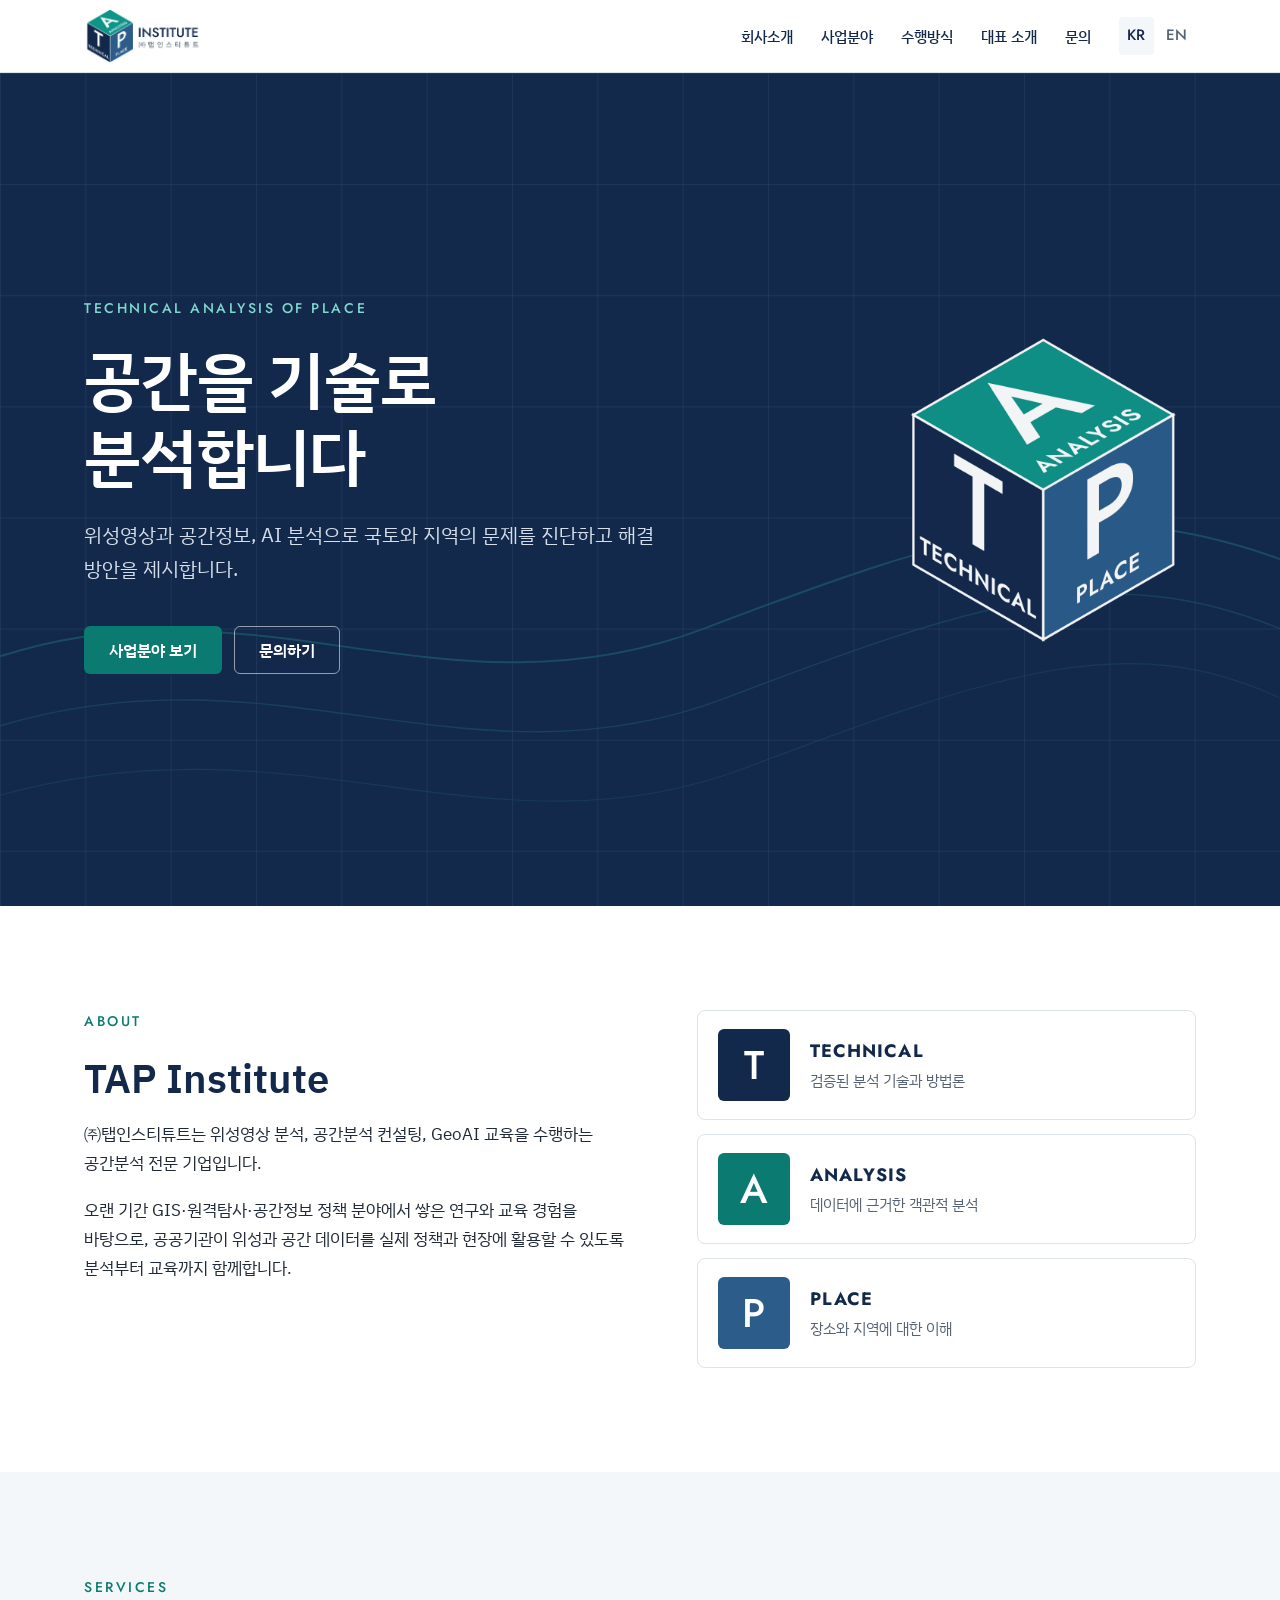
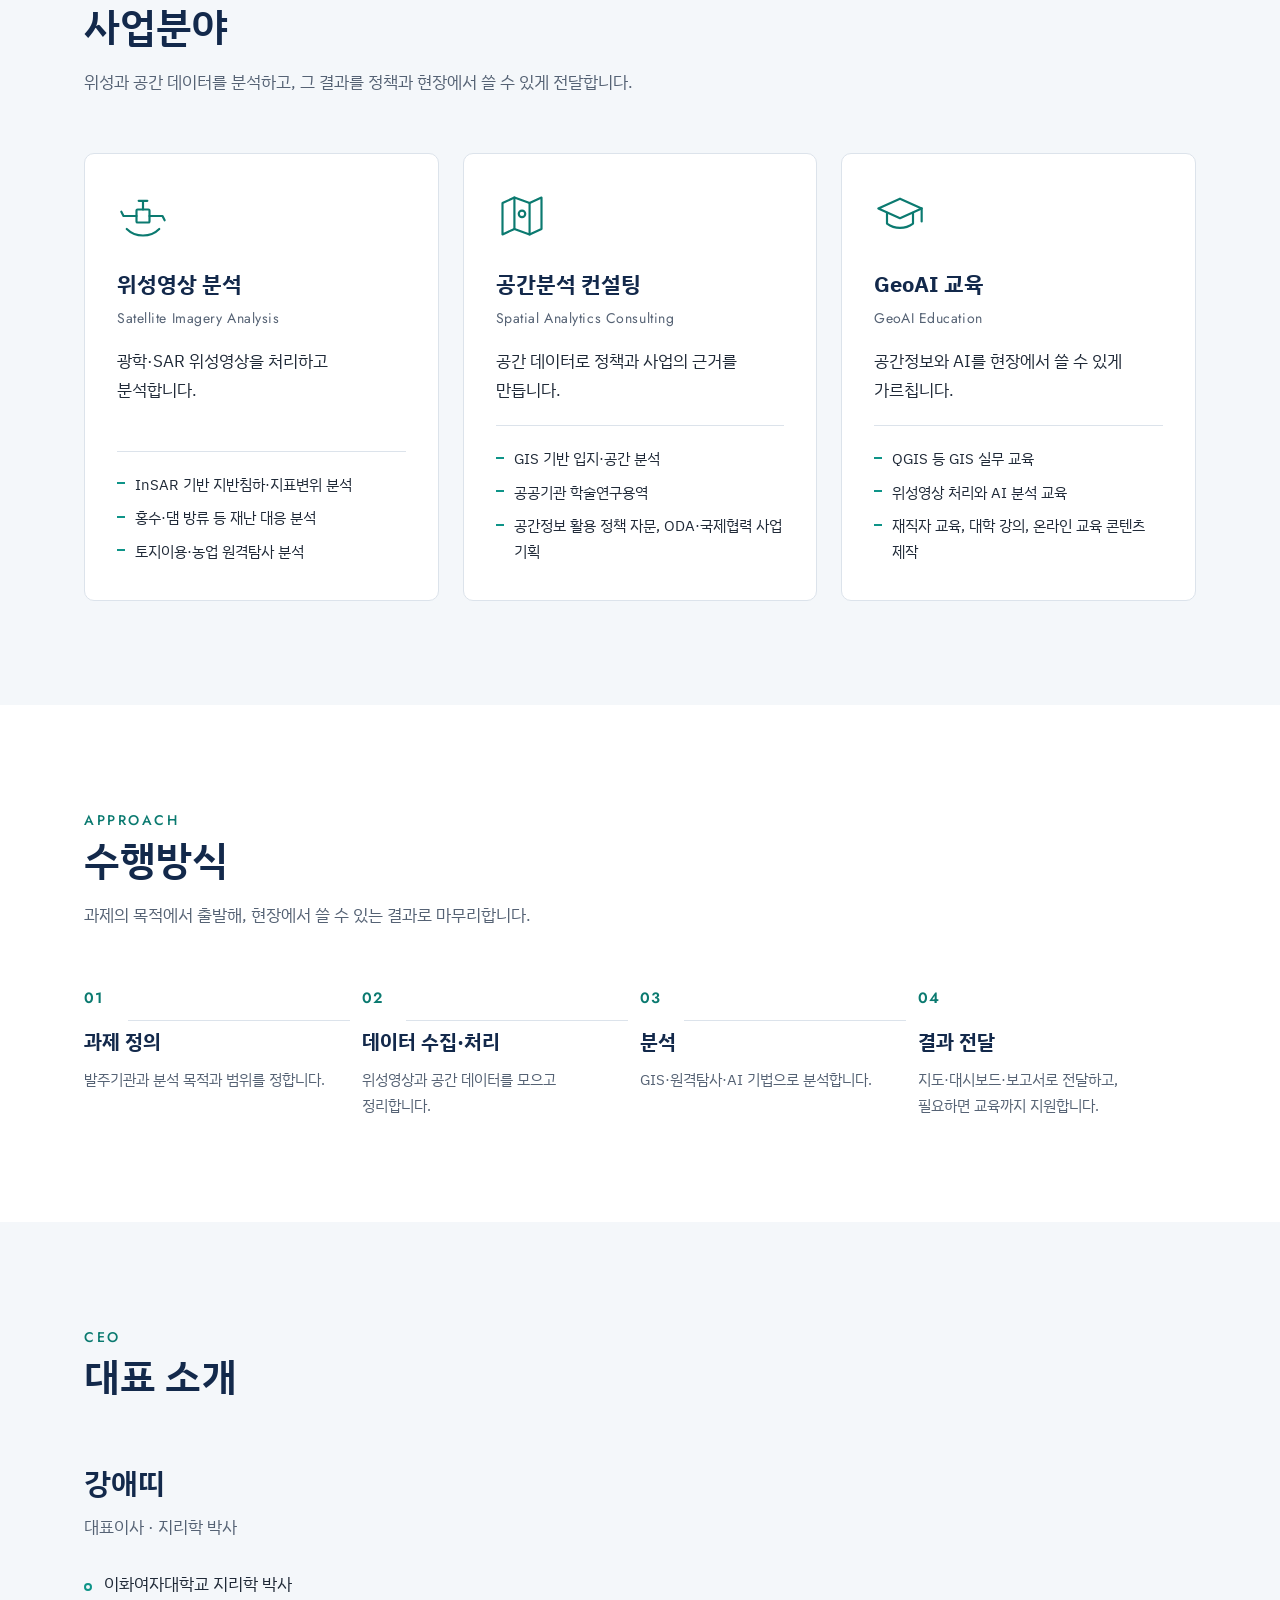
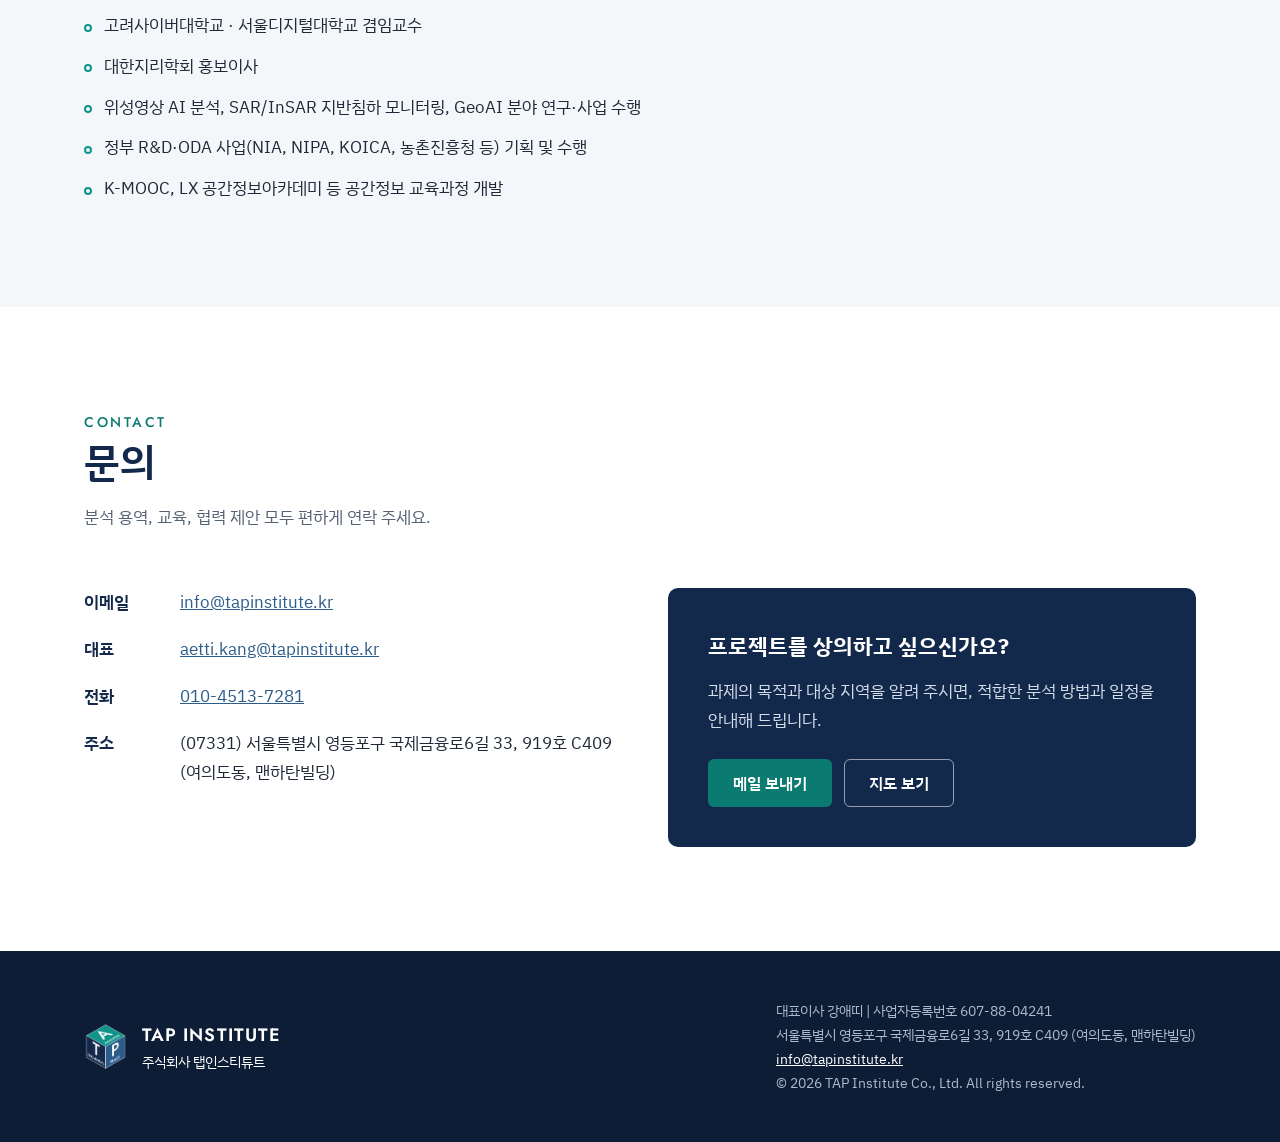
==== index.html @ 395d0aba "첫 버전" ====
<!doctype html>
<html lang="ko">
<head>
<meta charset="utf-8">
<meta name="viewport" content="width=device-width, initial-scale=1">
<title>TAP Institute | 위성영상 분석 · 공간분석 컨설팅 · GeoAI 교육</title>
<meta name="description" content="㈜탭인스티튜트(TAP Institute)는 위성영상 분석, 공간분석 컨설팅, GeoAI 교육을 수행하는 공간분석 전문 기업입니다.">
<link rel="canonical" href="https://tapinstitute.kr/">
<link rel="alternate" hreflang="ko" href="https://tapinstitute.kr/">
<link rel="alternate" hreflang="en" href="https://tapinstitute.kr/en/">
<meta property="og:type" content="website">
<meta property="og:site_name" content="TAP Institute">
<meta property="og:title" content="TAP Institute | Technical Analysis of Place">
<meta property="og:description" content="위성영상 분석 · 공간분석 컨설팅 · GeoAI 교육">
<meta property="og:url" content="https://tapinstitute.kr/">
<meta property="og:image" content="https://tapinstitute.kr/assets/og-image.png">
<meta property="og:locale" content="ko_KR">
<link rel="icon" href="favicon.svg" type="image/svg+xml">
<link rel="preconnect" href="https://fonts.googleapis.com">
<link rel="preconnect" href="https://fonts.gstatic.com" crossorigin>
<link href="https://fonts.googleapis.com/css2?family=Jost:wght@400;500;600&family=IBM+Plex+Sans+KR:wght@400;500;600&display=swap" rel="stylesheet">
<link rel="stylesheet" href="css/style.css">
</head>
<body>
<a class="skip" href="#main">본문 바로가기</a>

<header class="site-header">
  <div class="container">
    <a class="brand" href="#home" aria-label="TAP Institute 처음으로">
      <img src="assets/TAP_Institute_logo.png" alt="TAP Institute ㈜탭인스티튜트" width="232" height="110">
    </a>
    <button class="menu-btn" type="button" aria-expanded="false" aria-controls="site-nav" aria-label="메뉴 열기">
      <svg width="22" height="22" viewBox="0 0 24 24" fill="none" stroke="currentColor" stroke-width="2" stroke-linecap="round" aria-hidden="true"><path d="M4 7h16M4 12h16M4 17h16"/></svg>
    </button>
    <nav class="nav" id="site-nav" aria-label="주요 메뉴">
      <ul>
        <li><a href="#about">회사소개</a></li>
        <li><a href="#services">사업분야</a></li>
        <li><a href="#approach">수행방식</a></li>
        <li><a href="#ceo">대표 소개</a></li>
        <li><a href="#contact">문의</a></li>
      </ul>
      <div class="lang" aria-label="언어 선택">
        <a href="./" aria-current="true" lang="ko">KR</a>
        <a href="en/" lang="en">EN</a>
      </div>
    </nav>
  </div>
</header>

<main id="main">

  <!-- 첫 화면 -->
  <section class="hero" id="home" aria-labelledby="hero-title">
    <svg class="hero-grid" aria-hidden="true" preserveAspectRatio="none" viewBox="0 0 1200 600">
      <defs>
        <pattern id="graticule" width="80" height="80" patternUnits="userSpaceOnUse">
          <path d="M80 0H0V80" fill="none" stroke="#7FA8D6" stroke-width="0.8"/>
        </pattern>
      </defs>
      <rect width="1200" height="600" fill="url(#graticule)"/>
      <path d="M0 420 C240 360 420 470 660 400 S1020 300 1200 350" fill="none" stroke="#2FC4B5" stroke-width="1.4"/>
      <path d="M0 470 C260 410 440 520 680 450 S1040 350 1200 400" fill="none" stroke="#2FC4B5" stroke-width="1" opacity=".7"/>
      <path d="M0 520 C280 460 460 570 700 500 S1060 400 1200 450" fill="none" stroke="#2FC4B5" stroke-width=".8" opacity=".5"/>
    </svg>
    <div class="container">
      <img class="hero-mark" src="assets/TAP_Institute_symbol.png" alt="" width="300" height="352">
      <p class="eyebrow" lang="en">Technical Analysis of Place</p>
      <h1 id="hero-title">공간을 기술로<br>분석합니다</h1>
      <p class="lead">위성영상과 공간정보, AI 분석으로 국토와 지역의 문제를 진단하고 해결 방안을 제시합니다.</p>
      <div class="btns">
        <a class="btn btn-primary" href="#services">사업분야 보기</a>
        <a class="btn btn-ghost" href="#contact">문의하기</a>
      </div>
    </div>
  </section>

  <!-- 회사소개 -->
  <section id="about" aria-labelledby="about-title">
    <div class="container about-grid">
      <div class="about-text">
        <p class="eyebrow" lang="en" style="color:var(--accent-dark)">About</p>
        <h2 id="about-title">TAP Institute</h2>
        <p>㈜탭인스티튜트는 위성영상 분석, 공간분석 컨설팅, GeoAI 교육을 수행하는 공간분석 전문 기업입니다.</p>
        <p>오랜 기간 GIS·원격탐사·공간정보 정책 분야에서 쌓은 연구와 교육 경험을 바탕으로, 공공기관이 위성과 공간 데이터를 실제 정책과 현장에 활용할 수 있도록 분석부터 교육까지 함께합니다.</p>
      </div>
      <div class="tap-cards">
        <div class="tap-card">
          <div class="tap-letter t" aria-hidden="true">T</div>
          <div><strong lang="en">TECHNICAL</strong><span>검증된 분석 기술과 방법론</span></div>
        </div>
        <div class="tap-card">
          <div class="tap-letter a" aria-hidden="true">A</div>
          <div><strong lang="en">ANALYSIS</strong><span>데이터에 근거한 객관적 분석</span></div>
        </div>
        <div class="tap-card">
          <div class="tap-letter p" aria-hidden="true">P</div>
          <div><strong lang="en">PLACE</strong><span>장소와 지역에 대한 이해</span></div>
        </div>
      </div>
    </div>
  </section>

  <!-- 사업분야 -->
  <section class="section-soft" id="services" aria-labelledby="services-title">
    <div class="container">
      <div class="section-head">
        <p class="eyebrow" lang="en">Services</p>
        <h2 id="services-title">사업분야</h2>
        <p>위성과 공간 데이터를 분석하고, 그 결과를 정책과 현장에서 쓸 수 있게 전달합니다.</p>
      </div>
      <div class="services">
        <article class="service">
          <svg class="icon" viewBox="0 0 48 48" fill="none" stroke="currentColor" stroke-width="2" stroke-linecap="round" stroke-linejoin="round" aria-hidden="true">
            <rect x="18" y="18" width="12" height="12" rx="1"/><path d="M18 24H6l-2-4M30 24h12l2 4M24 18V10M20 10h8"/><path d="M9 36c4 4 10 6 15 6s11-2 15-6"/>
          </svg>
          <h3>위성영상 분석</h3>
          <p class="en" lang="en">Satellite Imagery Analysis</p>
          <p class="desc">광학·SAR 위성영상을 처리하고 분석합니다.</p>
          <ul>
            <li>InSAR 기반 지반침하·지표변위 분석</li>
            <li>홍수·댐 방류 등 재난 대응 분석</li>
            <li>토지이용·농업 원격탐사 분석</li>
          </ul>
        </article>
        <article class="service">
          <svg class="icon" viewBox="0 0 48 48" fill="none" stroke="currentColor" stroke-width="2" stroke-linecap="round" stroke-linejoin="round" aria-hidden="true">
            <path d="M6 12l11-5 14 5 11-5v29l-11 5-14-5-11 5z"/><path d="M17 7v29M31 12v29"/><circle cx="24" cy="22" r="3"/>
          </svg>
          <h3>공간분석 컨설팅</h3>
          <p class="en" lang="en">Spatial Analytics Consulting</p>
          <p class="desc">공간 데이터로 정책과 사업의 근거를 만듭니다.</p>
          <ul>
            <li>GIS 기반 입지·공간 분석</li>
            <li>공공기관 학술연구용역</li>
            <li>공간정보 활용 정책 자문, ODA·국제협력 사업 기획</li>
          </ul>
        </article>
        <article class="service">
          <svg class="icon" viewBox="0 0 48 48" fill="none" stroke="currentColor" stroke-width="2" stroke-linecap="round" stroke-linejoin="round" aria-hidden="true">
            <path d="M4 17l20-9 20 9-20 9z"/><path d="M12 21v10c4 3 8 4 12 4s8-1 12-4V21"/><path d="M44 17v12"/>
          </svg>
          <h3>GeoAI 교육</h3>
          <p class="en" lang="en">GeoAI Education</p>
          <p class="desc">공간정보와 AI를 현장에서 쓸 수 있게 가르칩니다.</p>
          <ul>
            <li>QGIS 등 GIS 실무 교육</li>
            <li>위성영상 처리와 AI 분석 교육</li>
            <li>재직자 교육, 대학 강의, 온라인 교육 콘텐츠 제작</li>
          </ul>
        </article>
      </div>
    </div>
  </section>

  <!-- 수행방식 -->
  <section id="approach" aria-labelledby="approach-title">
    <div class="container">
      <div class="section-head">
        <p class="eyebrow" lang="en" style="color:var(--accent-dark)">Approach</p>
        <h2 id="approach-title">수행방식</h2>
        <p>과제의 목적에서 출발해, 현장에서 쓸 수 있는 결과로 마무리합니다.</p>
      </div>
      <ol class="steps">
        <li class="step"><h3>과제 정의</h3><p>발주기관과 분석 목적과 범위를 정합니다.</p></li>
        <li class="step"><h3>데이터 수집·처리</h3><p>위성영상과 공간 데이터를 모으고 정리합니다.</p></li>
        <li class="step"><h3>분석</h3><p>GIS·원격탐사·AI 기법으로 분석합니다.</p></li>
        <li class="step"><h3>결과 전달</h3><p>지도·대시보드·보고서로 전달하고, 필요하면 교육까지 지원합니다.</p></li>
      </ol>
    </div>
  </section>

  <!-- 대표 소개 -->
  <section class="section-soft" id="ceo" aria-labelledby="ceo-title">
    <div class="container">
      <div class="section-head">
        <p class="eyebrow" lang="en">CEO</p>
        <h2 id="ceo-title">대표 소개</h2>
      </div>
      <div class="ceo">
        <div>
          <p class="ceo-name">강애띠</p>
          <p class="ceo-role">대표이사 · 지리학 박사</p>
          <ul>
            <li>이화여자대학교 지리학 박사</li>
            <li>고려사이버대학교 · 서울디지털대학교 겸임교수</li>
            <li>대한지리학회 홍보이사</li>
            <li>위성영상 AI 분석, SAR/InSAR 지반침하 모니터링, GeoAI 분야 연구·사업 수행</li>
            <li>정부 R&amp;D·ODA 사업(NIA, NIPA, KOICA, 농촌진흥청 등) 기획 및 수행</li>
            <li>K-MOOC, LX 공간정보아카데미 등 공간정보 교육과정 개발</li>
          </ul>
        </div>
      </div>
    </div>
  </section>

  <!-- 문의 -->
  <section id="contact" aria-labelledby="contact-title">
    <div class="container">
      <div class="section-head">
        <p class="eyebrow" lang="en" style="color:var(--accent-dark)">Contact</p>
        <h2 id="contact-title">문의</h2>
        <p>분석 용역, 교육, 협력 제안 모두 편하게 연락 주세요.</p>
      </div>
      <div class="contact">
        <dl>
          <dt>이메일</dt>
          <dd><a href="mailto:info@tapinstitute.kr">info@tapinstitute.kr</a></dd>
          <dt>대표</dt>
          <dd><a href="mailto:aetti.kang@tapinstitute.kr">aetti.kang@tapinstitute.kr</a></dd>
          <dt>전화</dt>
          <dd><a href="tel:+821045137281">010-4513-7281</a></dd>
          <dt>주소</dt>
          <dd>(07331) 서울특별시 영등포구 국제금융로6길 33, 919호 C409<br>(여의도동, 맨하탄빌딩)</dd>
        </dl>
        <div class="contact-box">
          <h3>프로젝트를 상의하고 싶으신가요?</h3>
          <p>과제의 목적과 대상 지역을 알려 주시면, 적합한 분석 방법과 일정을 안내해 드립니다.</p>
          <div class="btns">
            <a class="btn btn-primary" href="mailto:info@tapinstitute.kr?subject=%5BTAP%20Institute%5D%20%EB%AC%B8%EC%9D%98">메일 보내기</a>
            <a class="btn btn-ghost" href="https://map.kakao.com/?q=%EC%84%9C%EC%9A%B8%20%EC%98%81%EB%93%B1%ED%8F%AC%EA%B5%AC%20%EA%B5%AD%EC%A0%9C%EA%B8%88%EC%9C%B5%EB%A1%9C6%EA%B8%B8%2033" target="_blank" rel="noopener">지도 보기</a>
          </div>
        </div>
      </div>
    </div>
  </section>

</main>

<footer class="site-footer">
  <div class="container">
    <div class="foot-brand">
      <img src="assets/TAP_Institute_symbol.png" alt="" width="44" height="52">
      <div><strong lang="en">TAP INSTITUTE</strong>주식회사 탭인스티튜트</div>
    </div>
    <div>
      <p>대표이사 강애띠 | 사업자등록번호 607-88-04241</p>
      <p>서울특별시 영등포구 국제금융로6길 33, 919호 C409 (여의도동, 맨하탄빌딩)</p>
      <p><a href="mailto:info@tapinstitute.kr">info@tapinstitute.kr</a></p>
      <p lang="en">© 2026 TAP Institute Co., Ltd. All rights reserved.</p>
    </div>
  </div>
</footer>

<script src="js/main.js"></script>
</body>
</html>
---- css/style.css ----
/* TAP Institute — 회사 소개 사이트 */
:root{
  --ink:#13294B;
  --mid:#2B5C8A;
  --accent:#0E9488;
  --accent-dark:#0B7A70;
  --slate:#556274;
  --text:#1F2937;
  --bg:#FFFFFF;
  --soft:#F4F7FA;
  --line:#DCE3EB;
  --max:1160px;
  --font-kr:'IBM Plex Sans KR', 'Apple SD Gothic Neo', 'Malgun Gothic', sans-serif;
  --font-en:'Jost', 'IBM Plex Sans KR', sans-serif;
}

*,*::before,*::after{box-sizing:border-box}
html{scroll-behavior:smooth;scroll-padding-top:76px}
body{
  margin:0;background:var(--bg);color:var(--text);
  font-family:var(--font-kr);font-size:17px;line-height:1.7;
  word-break:keep-all;-webkit-font-smoothing:antialiased;
}
html[lang="en"] body{word-break:normal}
img,svg{display:block;max-width:100%}
a{color:var(--mid)}
a:hover{color:var(--ink)}
:focus-visible{outline:3px solid var(--accent);outline-offset:3px}

.container{width:100%;max-width:var(--max);margin:0 auto;padding:0 24px}
.skip{position:absolute;left:-9999px;top:8px;background:var(--ink);color:#fff;padding:8px 14px;z-index:100}
.skip:focus{left:16px}

/* ---------- 상단 메뉴 ---------- */
.site-header{
  position:sticky;top:0;z-index:50;background:rgba(255,255,255,.96);
  border-bottom:1px solid var(--line);backdrop-filter:saturate(1.4) blur(6px);
}
.site-header .container{display:flex;align-items:center;justify-content:space-between;height:72px;gap:24px}
.brand img{height:56px;width:auto}
.nav{display:flex;align-items:center;gap:28px}
.nav ul{display:flex;gap:28px;list-style:none;margin:0;padding:0}
.nav a{color:var(--ink);text-decoration:none;font-weight:500;font-size:15px}
.nav a:hover{color:var(--accent-dark)}
.lang{display:flex;gap:4px;font-family:var(--font-en);font-size:14px;font-weight:600;letter-spacing:.04em}
.lang a{padding:6px 8px;border-radius:4px;color:var(--slate)}
.lang a[aria-current="true"]{color:var(--ink);background:var(--soft)}
.menu-btn{
  display:none;background:none;border:1px solid var(--line);border-radius:6px;
  width:44px;height:44px;align-items:center;justify-content:center;color:var(--ink);cursor:pointer;
}

/* ---------- 첫 화면 ---------- */
.hero{position:relative;background:var(--ink);color:#fff;overflow:hidden}
.hero-grid{position:absolute;inset:0;width:100%;height:100%;opacity:.22;pointer-events:none}
.hero .container{position:relative;padding-top:120px;padding-bottom:128px}
.hero-mark{position:absolute;right:24px;top:50%;transform:translateY(-50%);width:300px;height:auto;opacity:.95}
.eyebrow{
  font-family:var(--font-en);font-weight:500;letter-spacing:.18em;text-transform:uppercase;
  font-size:14px;color:#7FD8CF;margin:0 0 20px;
}
.hero h1{font-size:clamp(36px,5.4vw,64px);line-height:1.2;font-weight:600;margin:0 0 24px;letter-spacing:-.01em}
.hero p.lead{font-size:clamp(17px,1.6vw,20px);max-width:620px;color:#D5DEEA;margin:0 0 40px}
.btns{display:flex;flex-wrap:wrap;gap:12px}
.btn{
  display:inline-flex;align-items:center;justify-content:center;min-height:48px;padding:0 24px;
  border-radius:6px;font-weight:600;font-size:16px;text-decoration:none;border:1px solid transparent;
}
.btn-primary{background:var(--accent-dark);color:#fff}
.btn-primary:hover{background:#09665E;color:#fff}
.btn-ghost{border-color:rgba(255,255,255,.55);color:#fff}
.btn-ghost:hover{background:rgba(255,255,255,.1);color:#fff}

/* ---------- 공통 섹션 ---------- */
section{padding:104px 0}
.section-soft{background:var(--soft)}
.section-head{max-width:720px;margin-bottom:56px}
.section-head .eyebrow{color:var(--accent-dark)}
h2{font-size:clamp(28px,3.4vw,40px);line-height:1.3;color:var(--ink);margin:0 0 16px;font-weight:600}
.section-head p{color:var(--slate);margin:0}

/* ---------- 회사소개 ---------- */
.about-grid{display:grid;grid-template-columns:1.1fr 1fr;gap:64px;align-items:start}
.about-text p{margin:0 0 18px}
.tap-cards{display:grid;gap:14px}
.tap-card{display:grid;grid-template-columns:72px 1fr;align-items:center;gap:20px;padding:18px 20px;border:1px solid var(--line);border-radius:8px;background:#fff}
.tap-letter{
  width:72px;height:72px;border-radius:6px;display:flex;align-items:center;justify-content:center;
  font-family:var(--font-en);font-size:40px;font-weight:500;color:#fff;
}
.tap-letter.t{background:var(--ink)}
.tap-letter.a{background:var(--accent-dark)}
.tap-letter.p{background:var(--mid)}
.tap-card strong{display:block;font-family:var(--font-en);font-size:18px;letter-spacing:.06em;color:var(--ink)}
.tap-card span{color:var(--slate);font-size:15px}

/* ---------- 사업분야 ---------- */
.services{display:grid;grid-template-columns:repeat(3,1fr);gap:24px}
.service{background:#fff;border:1px solid var(--line);border-radius:10px;padding:36px 32px;display:flex;flex-direction:column}
.service .icon{width:52px;height:52px;color:var(--accent-dark);margin-bottom:24px}
.service h3{font-size:22px;color:var(--ink);margin:0 0 4px}
.service .en{font-family:var(--font-en);font-size:14px;color:var(--slate);letter-spacing:.04em;margin:0 0 16px}
.service p.desc{margin:0 0 20px}
.service ul{margin:auto 0 0;padding:20px 0 0;border-top:1px solid var(--line);list-style:none;display:grid;gap:8px;font-size:15px}
.service li{position:relative;padding-left:18px}
.service li::before{content:"";position:absolute;left:0;top:.72em;width:8px;height:2px;background:var(--accent)}

/* ---------- 수행방식 ---------- */
.steps{display:grid;grid-template-columns:repeat(4,1fr);gap:0;list-style:none;margin:0;padding:0;counter-reset:step}
.step{position:relative;padding:0 28px 0 0}
.step::before{
  counter-increment:step;content:"0" counter(step);
  font-family:var(--font-en);font-weight:600;font-size:15px;letter-spacing:.08em;color:var(--accent-dark);
  display:block;margin-bottom:14px;
}
.step::after{content:"";position:absolute;top:34px;left:44px;right:12px;height:1px;background:var(--line)}
.step:last-child::after{display:none}
.step h3{font-size:20px;color:var(--ink);margin:12px 0 8px}
.step p{margin:0;color:var(--slate);font-size:15px}

/* ---------- 대표 소개 ---------- */
.ceo{max-width:820px}
.ceo-name{font-size:30px;font-weight:600;color:var(--ink);margin:0}
.ceo-role{color:var(--slate);margin:4px 0 28px}
.ceo ul{list-style:none;margin:0;padding:0;display:grid;gap:12px}
.ceo li{padding-left:20px;position:relative}
.ceo li::before{content:"";position:absolute;left:0;top:.75em;width:8px;height:8px;border:2px solid var(--accent);border-radius:50%}

/* ---------- 문의 ---------- */
.contact{display:grid;grid-template-columns:1fr 1fr;gap:56px;align-items:start}
.contact dl{margin:0;display:grid;grid-template-columns:96px 1fr;row-gap:18px}
.contact dt{font-weight:600;color:var(--ink)}
.contact dd{margin:0}
.contact-box{background:var(--ink);color:#fff;border-radius:10px;padding:40px}
.contact-box h3{margin:0 0 12px;font-size:22px}
.contact-box p{color:#D5DEEA;margin:0 0 24px}

/* ---------- 푸터 ---------- */
.site-footer{background:#0D1D36;color:#AEBBCC;font-size:14px;padding:48px 0}
.site-footer .container{display:flex;justify-content:space-between;gap:32px;flex-wrap:wrap}
.foot-brand{display:flex;align-items:center;gap:14px;color:#fff}
.foot-brand img{width:44px;height:auto}
.foot-brand strong{font-family:var(--font-en);font-weight:600;letter-spacing:.06em;font-size:18px;display:block}
.site-footer p{margin:0}
.site-footer a{color:#fff}

/* ---------- 반응형 ---------- */
@media (max-width:960px){
  .about-grid,.contact,.ceo{grid-template-columns:1fr;gap:40px}
  .hero-mark{display:none}
  .services{grid-template-columns:1fr}
  .steps{grid-template-columns:1fr 1fr;row-gap:40px}
  .step::after{display:none}
}
@media (max-width:760px){
  body{font-size:16px}
  section{padding:72px 0}
  .menu-btn{display:inline-flex}
  .nav{
    position:absolute;top:72px;left:0;right:0;background:#fff;border-bottom:1px solid var(--line);
    flex-direction:column;align-items:flex-start;padding:16px 24px 24px;gap:16px;display:none;
  }
  .nav.open{display:flex}
  .nav ul{flex-direction:column;gap:4px;width:100%}
  .nav ul a{display:block;padding:10px 0;font-size:17px}
  .brand img{height:38px}
  .hero .container{padding-top:80px;padding-bottom:88px}
  .steps{grid-template-columns:1fr}
  .contact dl{grid-template-columns:72px 1fr}
  .contact-box{padding:28px}
}
@media (prefers-reduced-motion:reduce){html{scroll-behavior:auto}}
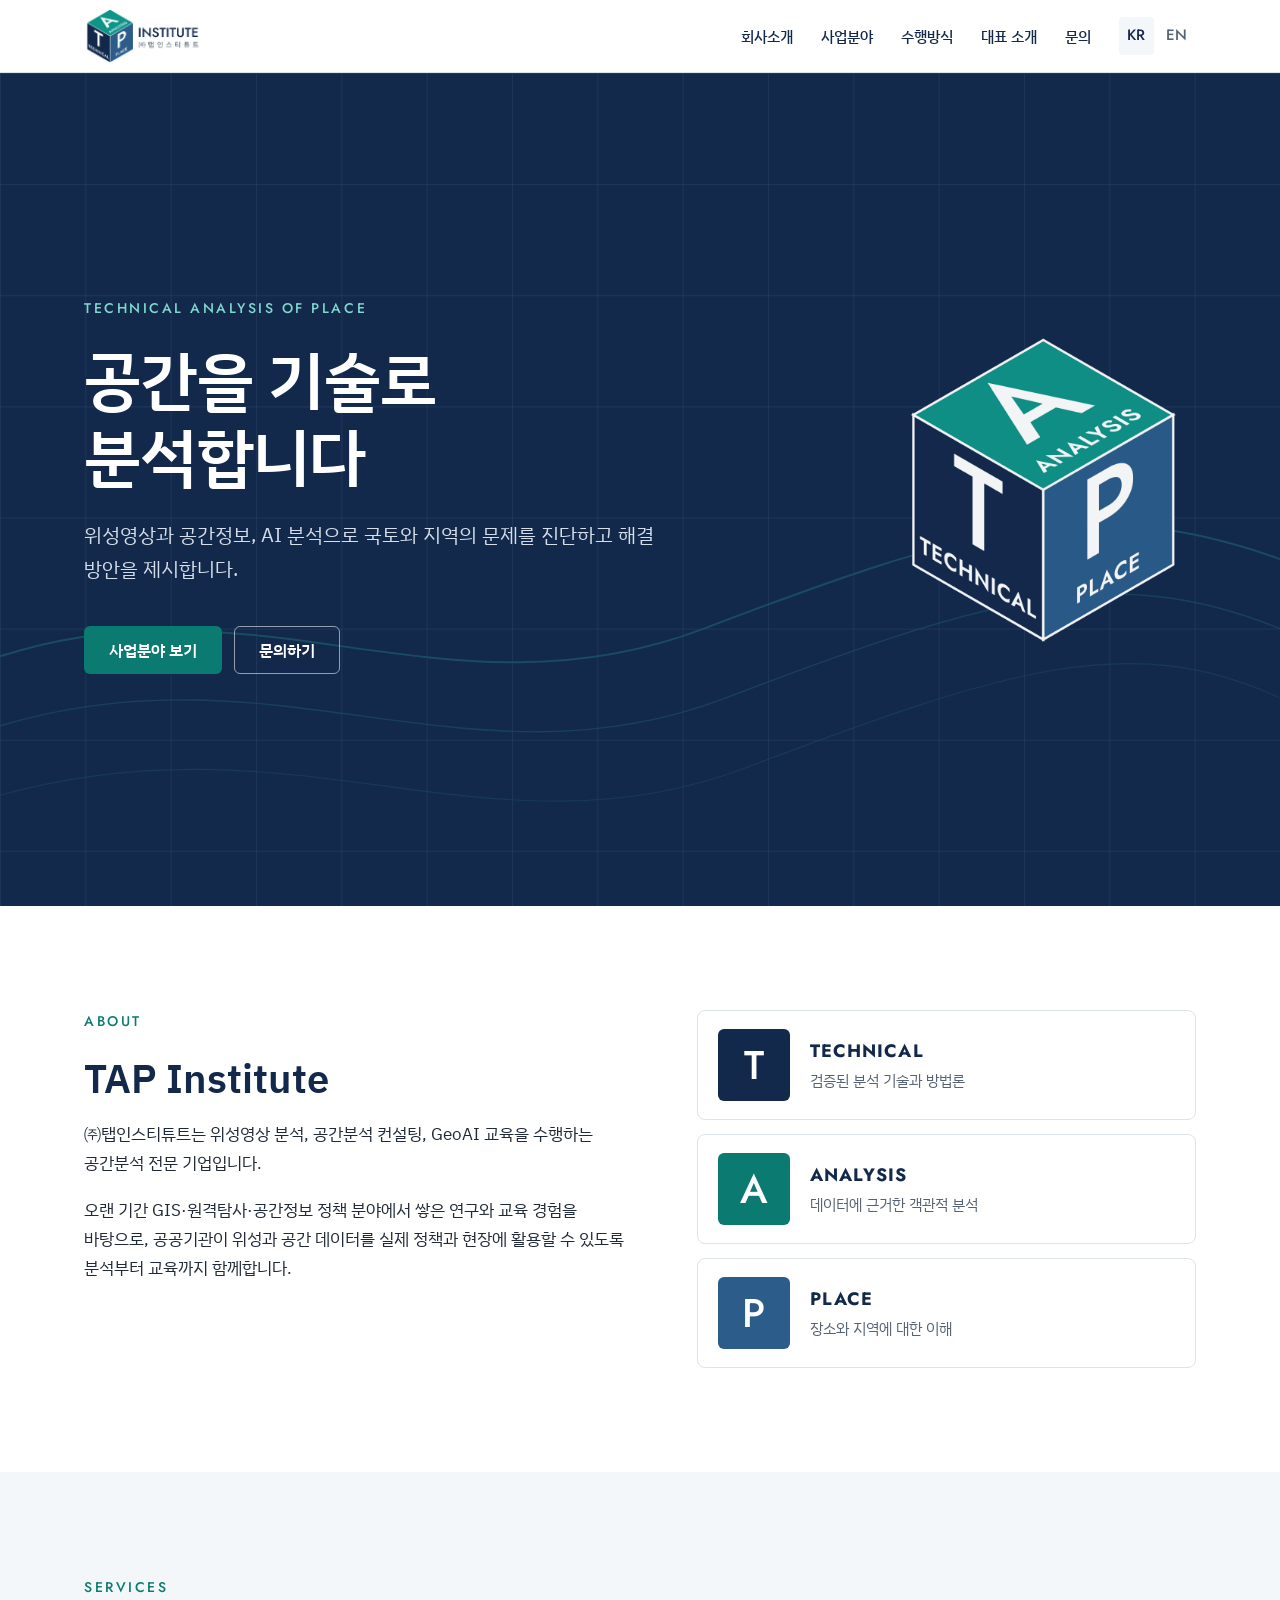
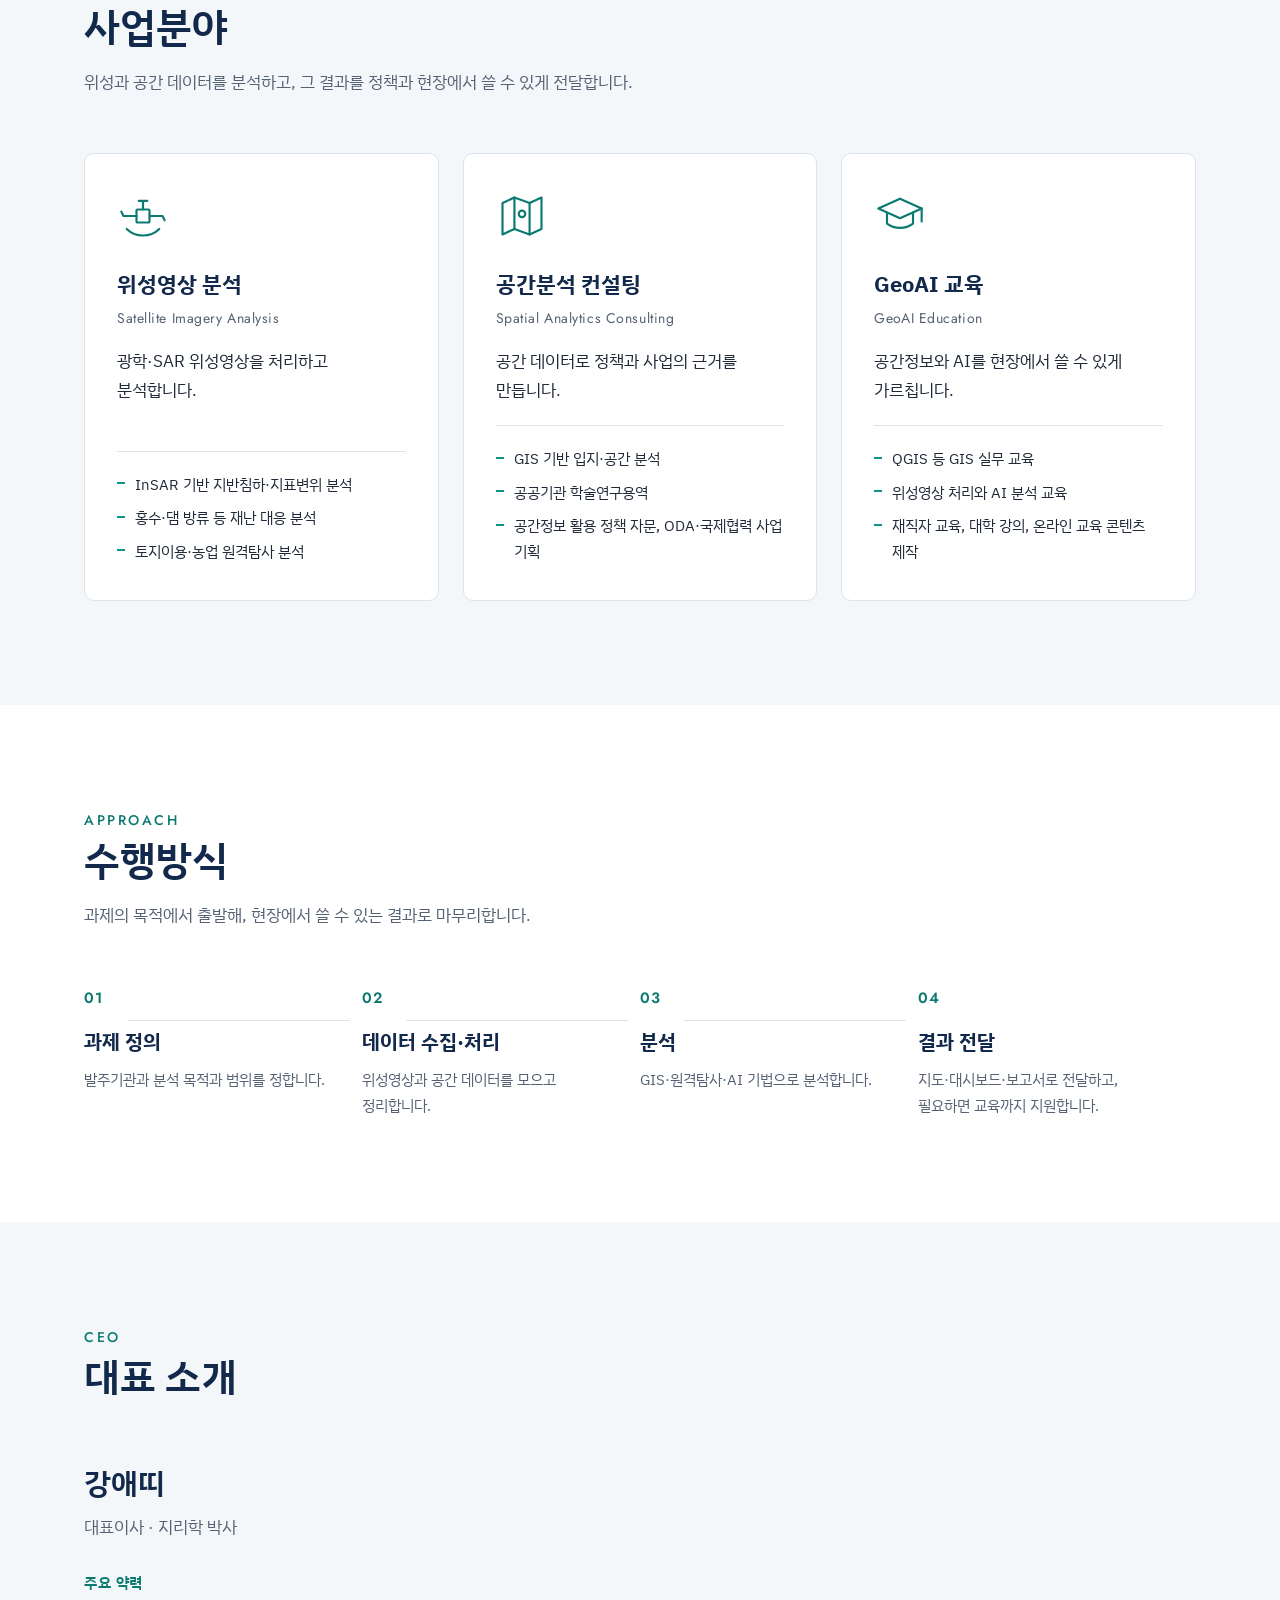
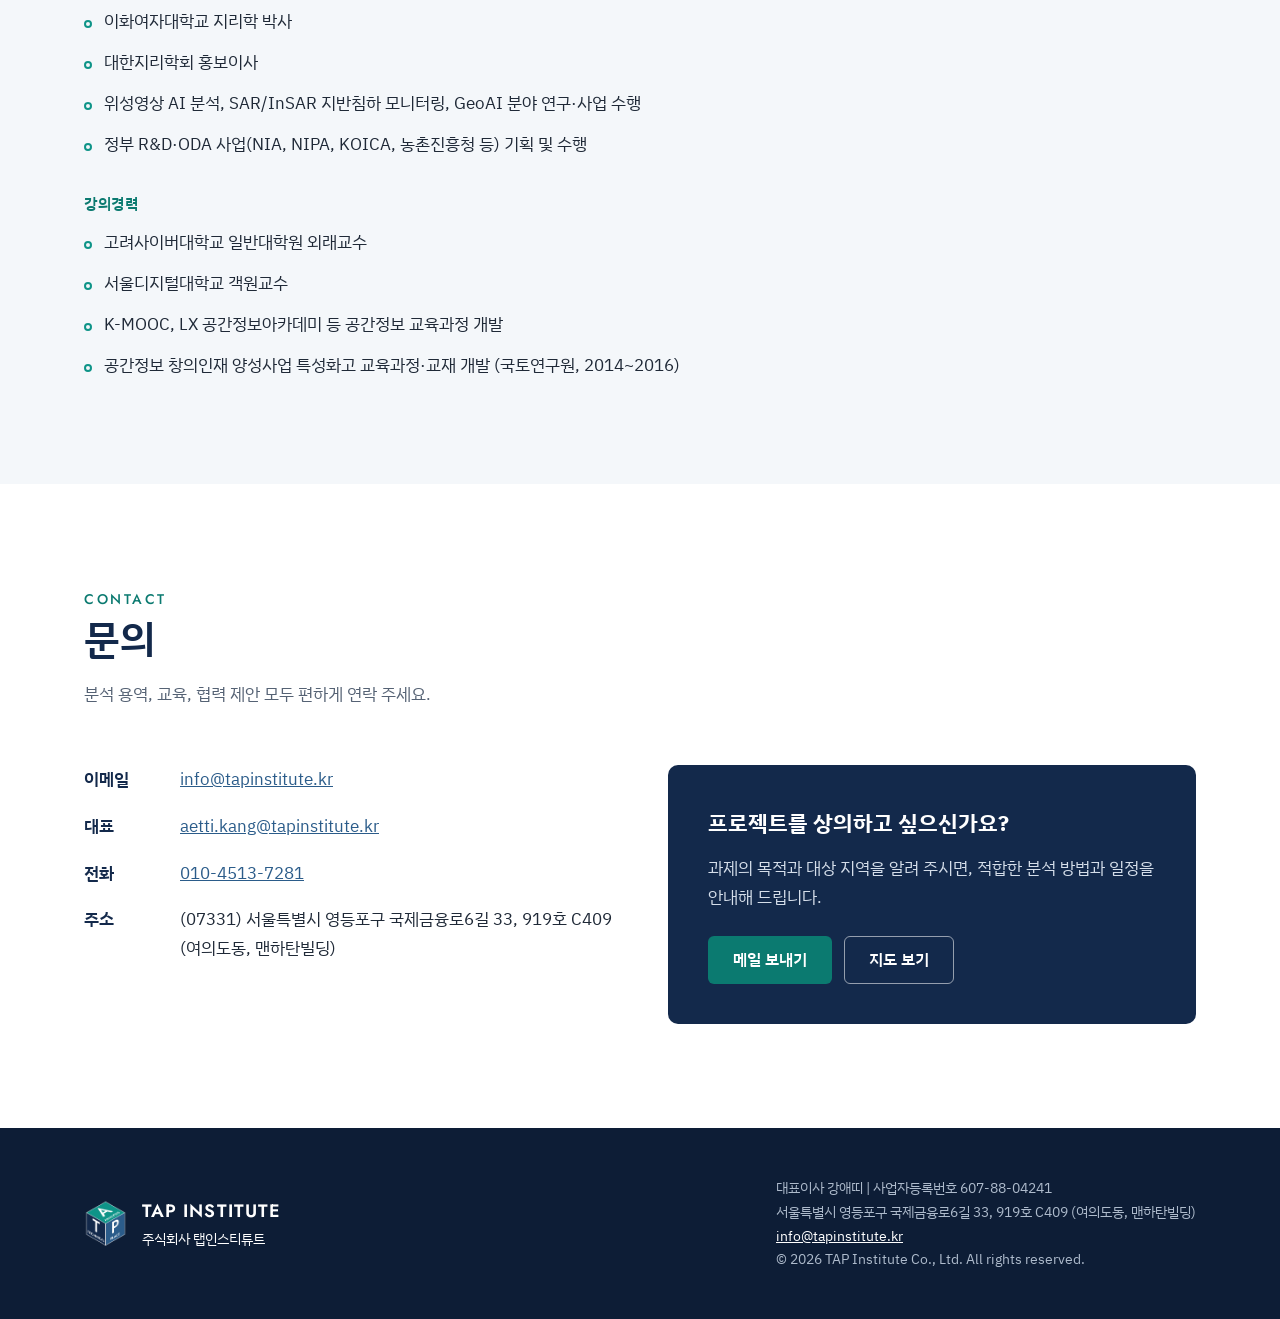
==== commit c86aa797: "대표 소개: 교수직 표기 변경, 강의경력 추가 (KR/EN) Co-Authored-By: Claude Opus 5.5 <noreply@anthropic.com>" ====
--- a/index.html
+++ b/index.html
@@ -181,13 +181,19 @@
         <div>
           <p class="ceo-name">강애띠</p>
           <p class="ceo-role">대표이사 · 지리학 박사</p>
+          <h3 class="ceo-sub">주요 약력</h3>
           <ul>
             <li>이화여자대학교 지리학 박사</li>
-            <li>고려사이버대학교 · 서울디지털대학교 겸임교수</li>
             <li>대한지리학회 홍보이사</li>
             <li>위성영상 AI 분석, SAR/InSAR 지반침하 모니터링, GeoAI 분야 연구·사업 수행</li>
             <li>정부 R&amp;D·ODA 사업(NIA, NIPA, KOICA, 농촌진흥청 등) 기획 및 수행</li>
+          </ul>
+          <h3 class="ceo-sub">강의경력</h3>
+          <ul>
+            <li>고려사이버대학교 일반대학원 외래교수</li>
+            <li>서울디지털대학교 객원교수</li>
             <li>K-MOOC, LX 공간정보아카데미 등 공간정보 교육과정 개발</li>
+            <li>공간정보 창의인재 양성사업 특성화고 교육과정·교재 개발 (국토연구원, 2014~2016)</li>
           </ul>
         </div>
       </div>
--- a/css/style.css
+++ b/css/style.css
@@ -122,6 +122,8 @@
 .ceo{max-width:820px}
 .ceo-name{font-size:30px;font-weight:600;color:var(--ink);margin:0}
 .ceo-role{color:var(--slate);margin:4px 0 28px}
+.ceo-sub{font-size:15px;font-weight:600;color:var(--accent-dark);letter-spacing:.04em;margin:0 0 12px}
+.ceo ul + .ceo-sub{margin-top:32px}
 .ceo ul{list-style:none;margin:0;padding:0;display:grid;gap:12px}
 .ceo li{padding-left:20px;position:relative}
 .ceo li::before{content:"";position:absolute;left:0;top:.75em;width:8px;height:8px;border:2px solid var(--accent);border-radius:50%}
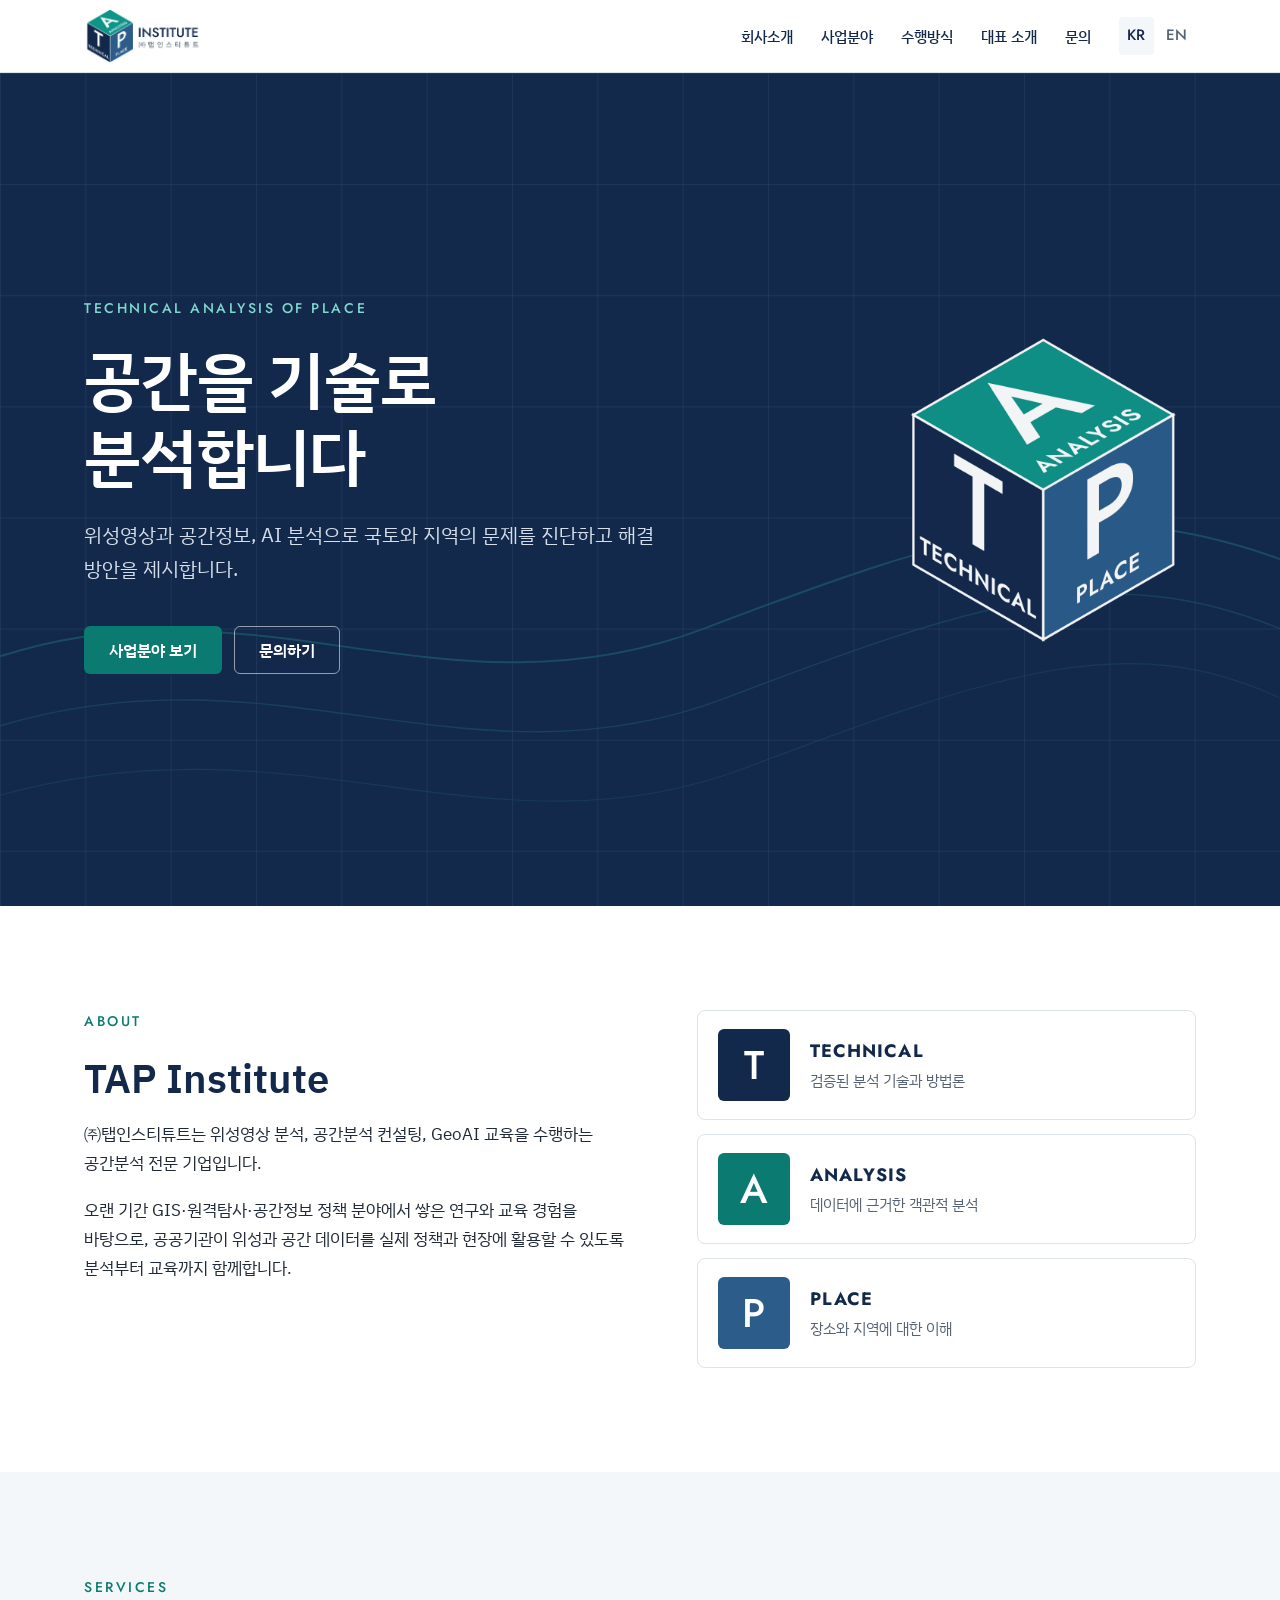
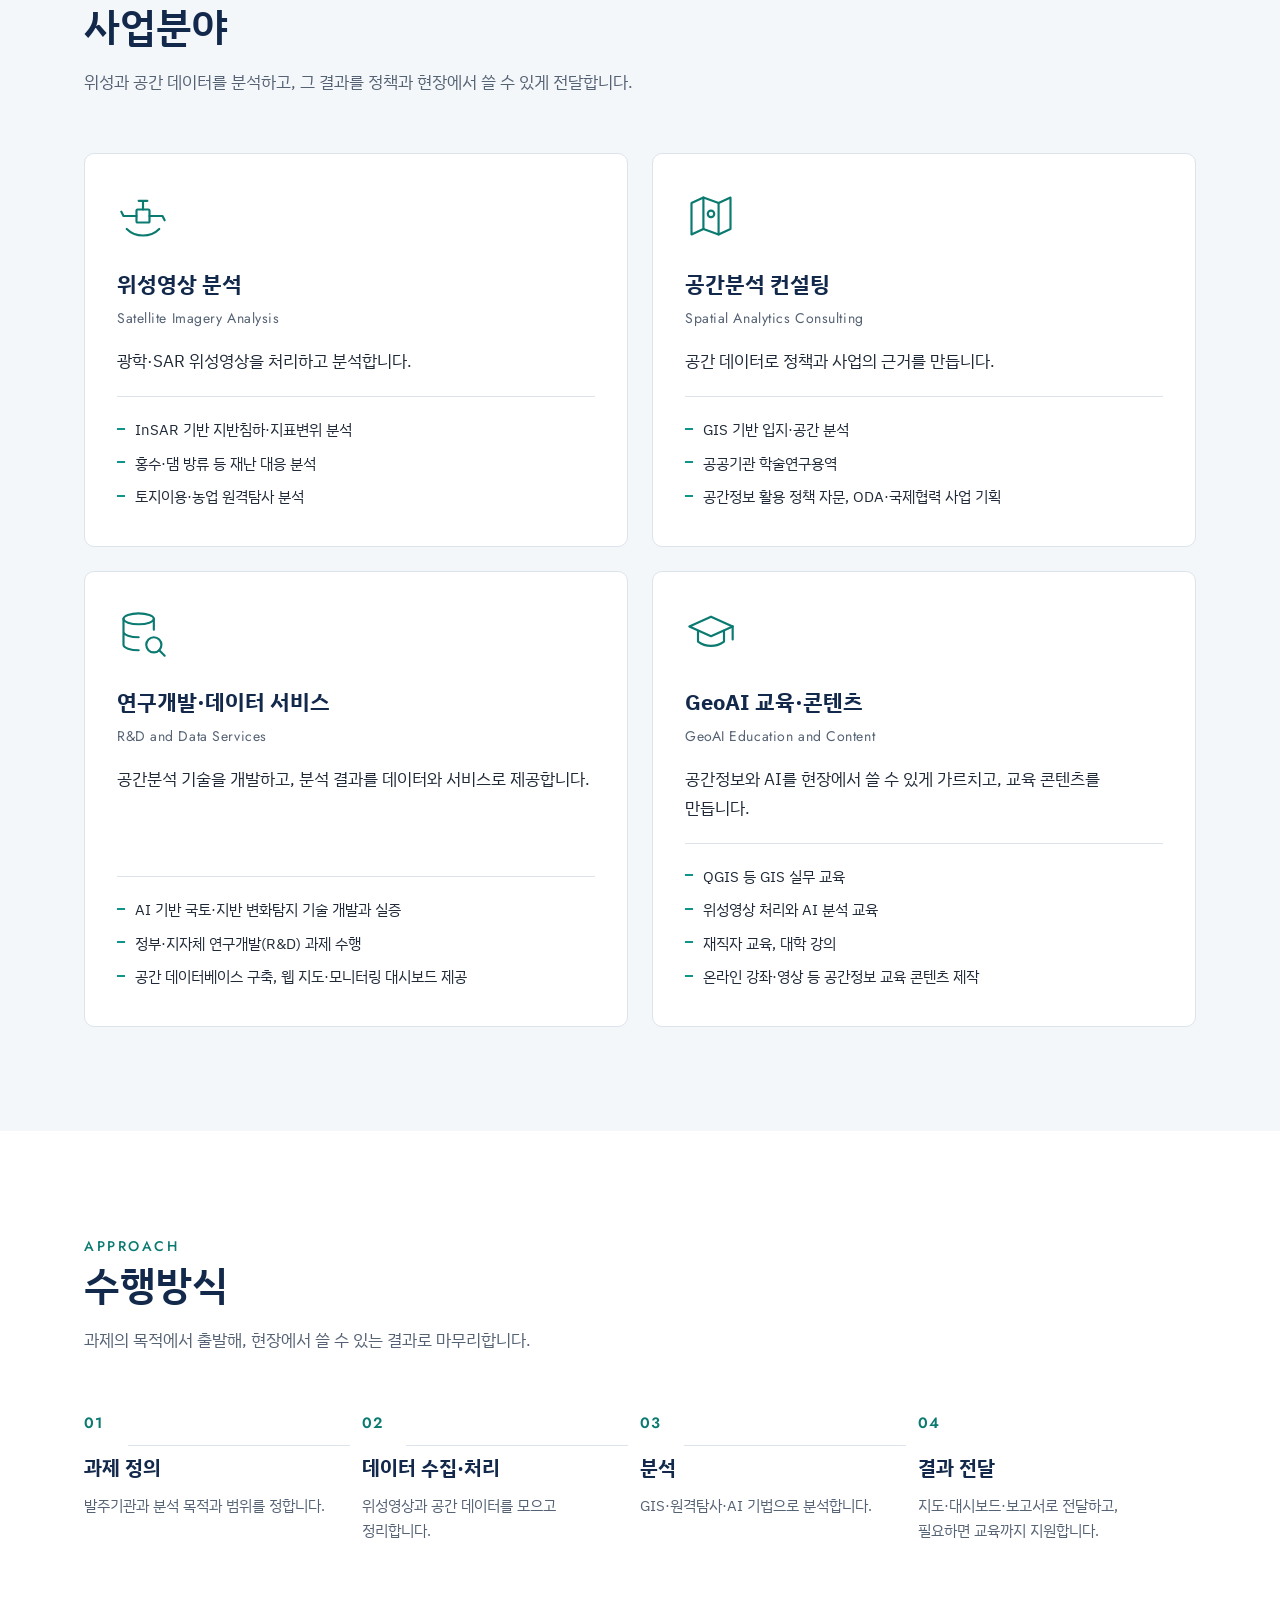
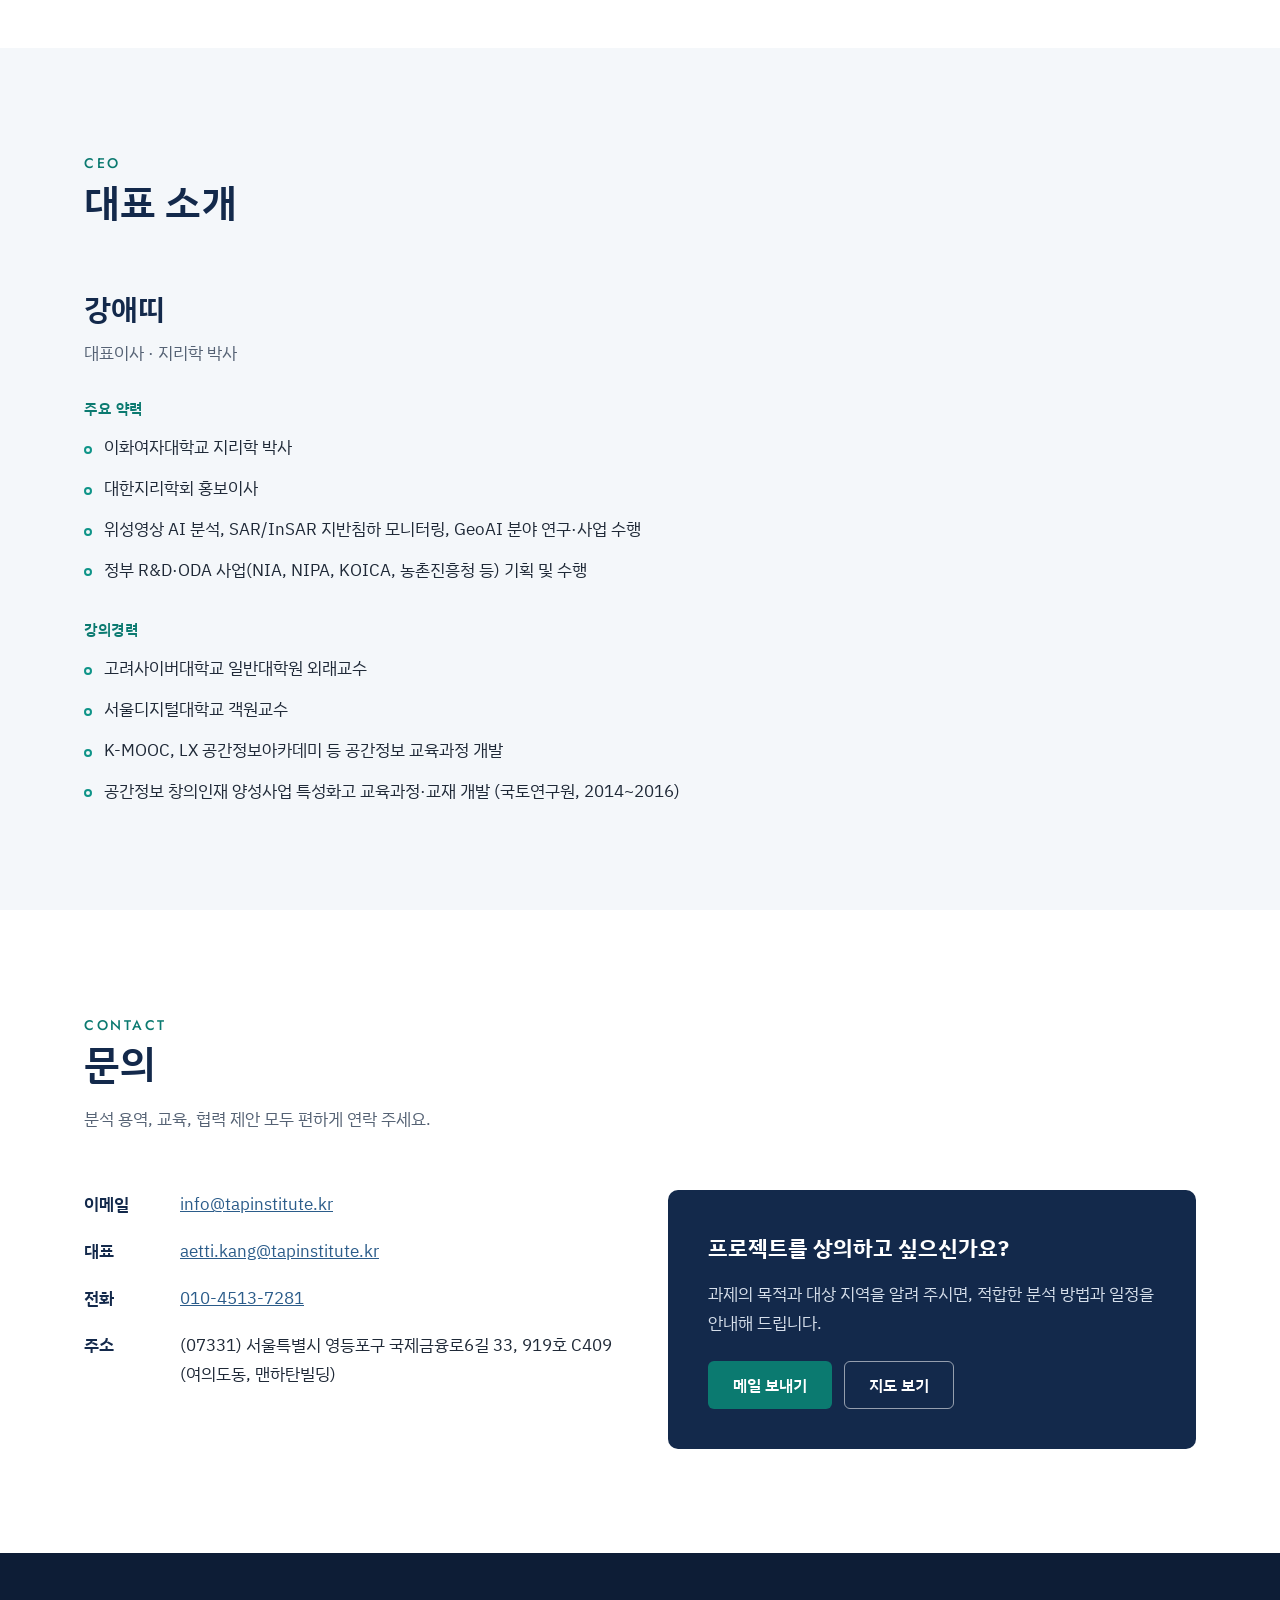
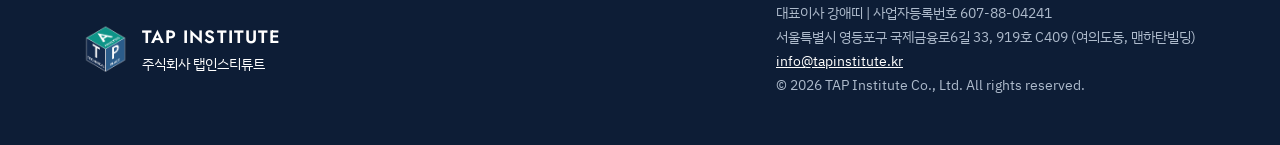
==== commit 8659472c: "사업분야 4개로 확대: 연구개발·데이터 서비스 추가, 교육·콘텐츠로 확장 (KR/EN) Co-Authored-By: Claude Opus 5.5 <noreply@anthropic." ====
--- a/index.html
+++ b/index.html
@@ -138,15 +138,29 @@
         </article>
         <article class="service">
           <svg class="icon" viewBox="0 0 48 48" fill="none" stroke="currentColor" stroke-width="2" stroke-linecap="round" stroke-linejoin="round" aria-hidden="true">
+            <ellipse cx="20" cy="10" rx="14" ry="5"/><path d="M6 10v24c0 2.8 6.3 5 14 5M34 10v10M6 22c0 2.8 6.3 5 14 5"/><circle cx="34" cy="34" r="7"/><path d="M39 39l5 5"/>
+          </svg>
+          <h3>연구개발·데이터 서비스</h3>
+          <p class="en" lang="en">R&amp;D and Data Services</p>
+          <p class="desc">공간분석 기술을 개발하고, 분석 결과를 데이터와 서비스로 제공합니다.</p>
+          <ul>
+            <li>AI 기반 국토·지반 변화탐지 기술 개발과 실증</li>
+            <li>정부·지자체 연구개발(R&amp;D) 과제 수행</li>
+            <li>공간 데이터베이스 구축, 웹 지도·모니터링 대시보드 제공</li>
+          </ul>
+        </article>
+        <article class="service">
+          <svg class="icon" viewBox="0 0 48 48" fill="none" stroke="currentColor" stroke-width="2" stroke-linecap="round" stroke-linejoin="round" aria-hidden="true">
             <path d="M4 17l20-9 20 9-20 9z"/><path d="M12 21v10c4 3 8 4 12 4s8-1 12-4V21"/><path d="M44 17v12"/>
           </svg>
-          <h3>GeoAI 교육</h3>
-          <p class="en" lang="en">GeoAI Education</p>
-          <p class="desc">공간정보와 AI를 현장에서 쓸 수 있게 가르칩니다.</p>
+          <h3>GeoAI 교육·콘텐츠</h3>
+          <p class="en" lang="en">GeoAI Education and Content</p>
+          <p class="desc">공간정보와 AI를 현장에서 쓸 수 있게 가르치고, 교육 콘텐츠를 만듭니다.</p>
           <ul>
             <li>QGIS 등 GIS 실무 교육</li>
             <li>위성영상 처리와 AI 분석 교육</li>
-            <li>재직자 교육, 대학 강의, 온라인 교육 콘텐츠 제작</li>
+            <li>재직자 교육, 대학 강의</li>
+            <li>온라인 강좌·영상 등 공간정보 교육 콘텐츠 제작</li>
           </ul>
         </article>
       </div>
--- a/css/style.css
+++ b/css/style.css
@@ -95,7 +95,7 @@
 .tap-card span{color:var(--slate);font-size:15px}
 
 /* ---------- 사업분야 ---------- */
-.services{display:grid;grid-template-columns:repeat(3,1fr);gap:24px}
+.services{display:grid;grid-template-columns:repeat(2,1fr);gap:24px}
 .service{background:#fff;border:1px solid var(--line);border-radius:10px;padding:36px 32px;display:flex;flex-direction:column}
 .service .icon{width:52px;height:52px;color:var(--accent-dark);margin-bottom:24px}
 .service h3{font-size:22px;color:var(--ink);margin:0 0 4px}
@@ -150,7 +150,6 @@
 @media (max-width:960px){
   .about-grid,.contact,.ceo{grid-template-columns:1fr;gap:40px}
   .hero-mark{display:none}
-  .services{grid-template-columns:1fr}
   .steps{grid-template-columns:1fr 1fr;row-gap:40px}
   .step::after{display:none}
 }
@@ -167,7 +166,7 @@
   .nav ul a{display:block;padding:10px 0;font-size:17px}
   .brand img{height:38px}
   .hero .container{padding-top:80px;padding-bottom:88px}
-  .steps{grid-template-columns:1fr}
+  .steps,.services{grid-template-columns:1fr}
   .contact dl{grid-template-columns:72px 1fr}
   .contact-box{padding:28px}
 }
